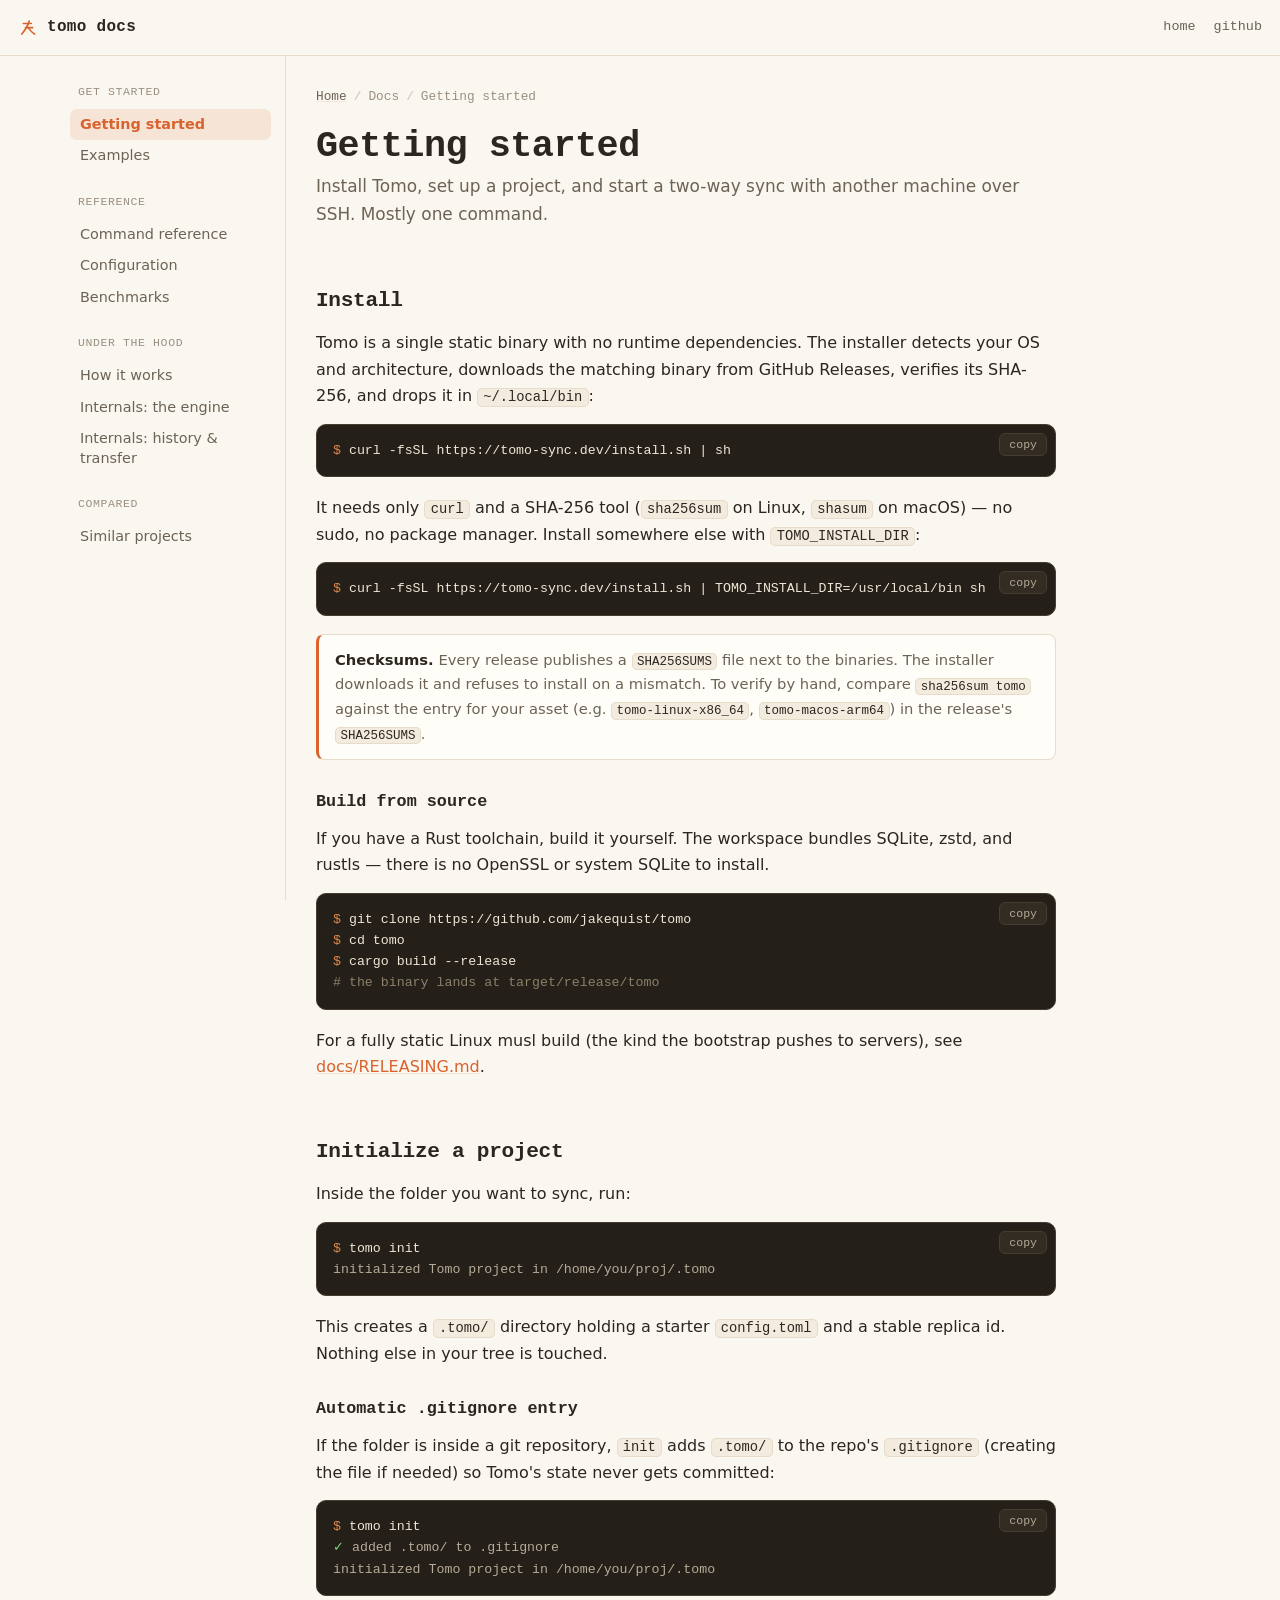
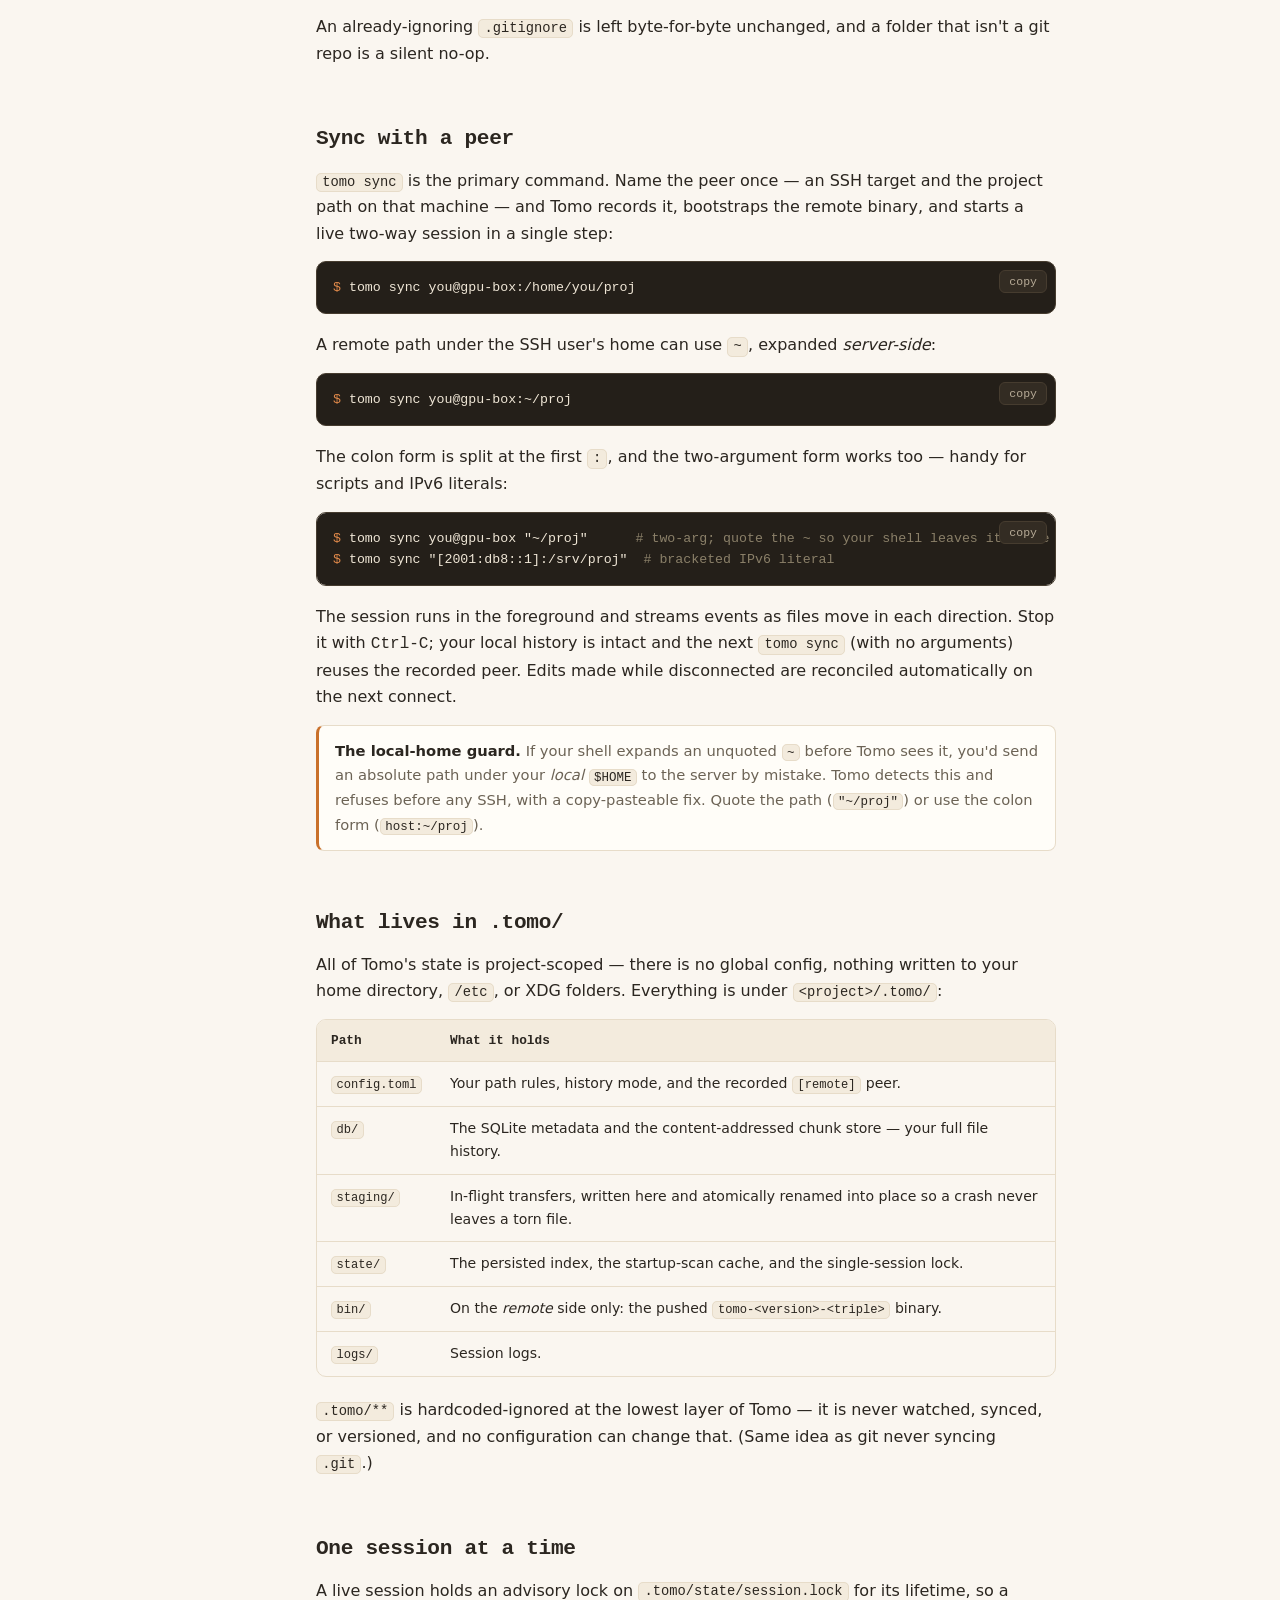
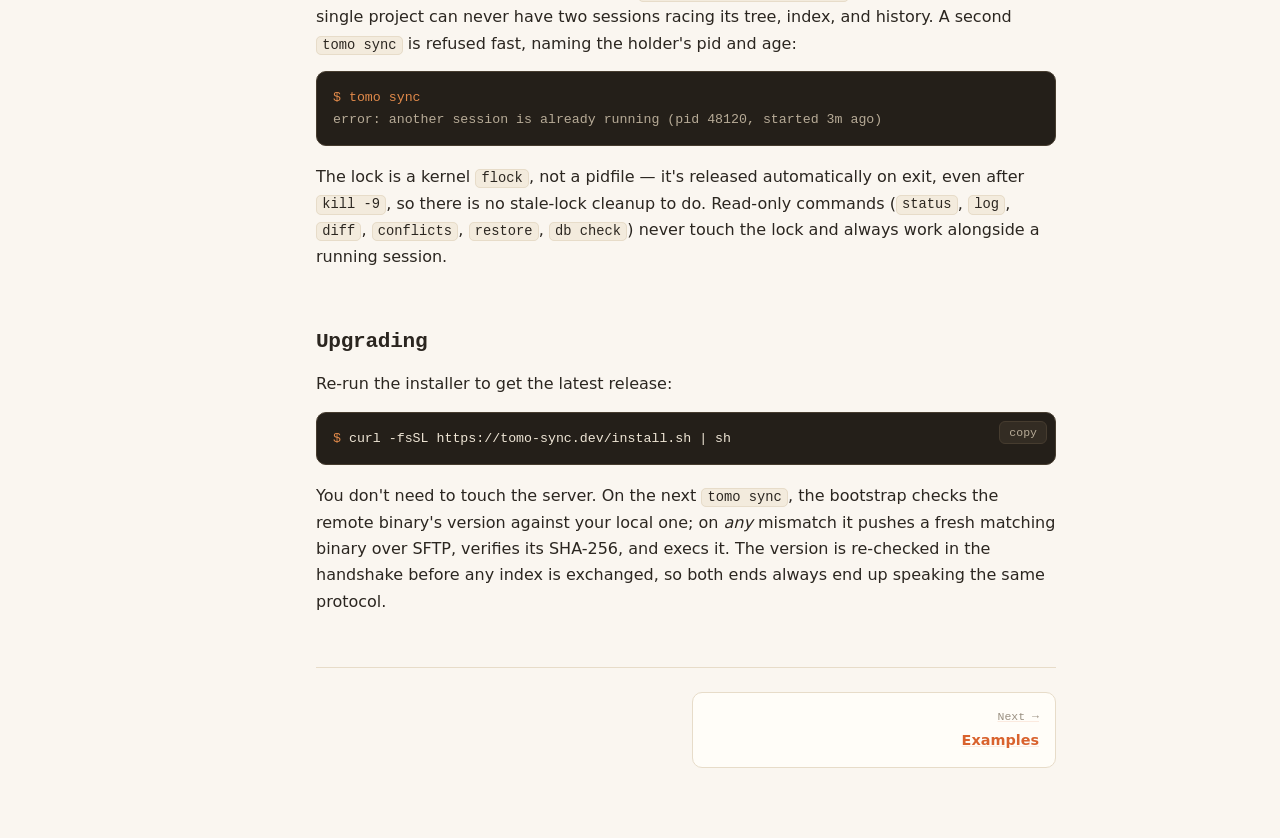
==== site/docs/index.html @ cf766037 "Redesign site and add ten-page dev docs Home: benefits-first restructure around the illustration (in" ====
<!doctype html>
<html lang="en">
<head>
<meta charset="utf-8">
<meta name="viewport" content="width=device-width, initial-scale=1">
<title>Getting started — Tomo docs</title>
<meta name="description" content="Install Tomo, initialize a project, and start a real-time two-way sync over SSH in one command.">
<link rel="icon" href="data:image/svg+xml,%3Csvg%20xmlns='http://www.w3.org/2000/svg'%20viewBox='0%200%2064%2064'%3E%3Crect%20width='64'%20height='64'%20rx='14'%20fill='%23faf6f0'/%3E%3Cg%20fill='none'%20stroke='%23d9622d'%20stroke-width='5'%20stroke-linecap='round'%20stroke-linejoin='round'%3E%3Cpath%20d='M17%2021H43'/%3E%3Cpath%20d='M36%2013Q30%2034%2012%2055'/%3E%3Cpath%20d='M24%2034H47'/%3E%3Cpath%20d='M32%2034Q42%2047%2053%2055'/%3E%3C/g%3E%3C/svg%3E">
<link rel="stylesheet" href="docs.css">
</head>
<body>

<div class="topbar">
  <div style="display:flex;align-items:center;gap:12px">
    <button class="menu-btn" aria-label="Toggle navigation">Menu</button>
    <a class="brand" href="../index.html">
      <svg class="mark" width="20" height="20" viewBox="0 0 64 64" role="img" aria-label="tomo mark" fill="none" stroke="currentColor" stroke-width="5" stroke-linecap="round" stroke-linejoin="round"><path d="M17 21H43"/><path d="M36 13Q30 34 12 55"/><path d="M24 34H47"/><path d="M32 34Q42 47 53 55"/></svg>
      <span>tomo docs</span>
    </a>
  </div>
  <div class="top-right">
    <a href="../index.html">home</a>
    <a href="https://github.com/jakequist/tomo">github</a>
  </div>
</div>
<div class="backdrop"></div>

<div class="layout">
  <aside class="sidebar">
    <div class="sb-group">Get started</div>
    <a href="index.html" class="active">Getting started</a>
    <a href="examples.html">Examples</a>
    <div class="sb-group">Reference</div>
    <a href="commands.html">Command reference</a>
    <a href="configuration.html">Configuration</a>
    <a href="benchmarks.html">Benchmarks</a>
    <div class="sb-group">Under the hood</div>
    <a href="how-it-works.html">How it works</a>
    <a href="internals-engine.html">Internals: the engine</a>
    <a href="internals-history.html">Internals: history &amp; transfer</a>
    <div class="sb-group">Compared</div>
    <a href="compared.html">Similar projects</a>
  </aside>

  <main class="content">
    <nav class="crumb"><a href="../index.html">Home</a><span class="sep">/</span>Docs<span class="sep">/</span>Getting started</nav>

    <h1>Getting started</h1>
    <p class="subtitle">Install Tomo, set up a project, and start a two-way sync with another machine over SSH. Mostly one command.</p>

    <h2 id="install">Install <a class="anchor" href="#install">#</a></h2>
    <p>Tomo is a single static binary with no runtime dependencies. The installer detects your OS and architecture, downloads the matching binary from GitHub Releases, verifies its SHA-256, and drops it in <code>~/.local/bin</code>:</p>
    <div class="code cmd"><button class="copy">copy</button><pre><span class="p">$ </span>curl -fsSL https://tomo-sync.dev/install.sh | sh</pre></div>
    <p>It needs only <code>curl</code> and a SHA-256 tool (<code>sha256sum</code> on Linux, <code>shasum</code> on macOS) — no sudo, no package manager. Install somewhere else with <code>TOMO_INSTALL_DIR</code>:</p>
    <div class="code cmd"><button class="copy">copy</button><pre><span class="p">$ </span>curl -fsSL https://tomo-sync.dev/install.sh | TOMO_INSTALL_DIR=/usr/local/bin sh</pre></div>

    <div class="note"><b>Checksums.</b> Every release publishes a <code>SHA256SUMS</code> file next to the binaries. The installer downloads it and refuses to install on a mismatch. To verify by hand, compare <code>sha256sum tomo</code> against the entry for your asset (e.g. <code>tomo-linux-x86_64</code>, <code>tomo-macos-arm64</code>) in the release's <code>SHA256SUMS</code>.</div>

    <h3 id="build-from-source">Build from source <a class="anchor" href="#build-from-source">#</a></h3>
    <p>If you have a Rust toolchain, build it yourself. The workspace bundles SQLite, zstd, and rustls — there is no OpenSSL or system SQLite to install.</p>
    <div class="code cmd"><button class="copy">copy</button><pre><span class="p">$ </span>git clone https://github.com/jakequist/tomo
<span class="p">$ </span>cd tomo
<span class="p">$ </span>cargo build --release
<span class="c"># the binary lands at target/release/tomo</span></pre></div>
    <p>For a fully static Linux musl build (the kind the bootstrap pushes to servers), see <a href="https://github.com/jakequist/tomo/blob/main/docs/RELEASING.md">docs/RELEASING.md</a>.</p>

    <h2 id="init">Initialize a project <a class="anchor" href="#init">#</a></h2>
    <p>Inside the folder you want to sync, run:</p>
    <div class="code cmd"><button class="copy">copy</button><pre><span class="p">$ </span>tomo init
<span class="o">initialized Tomo project in /home/you/proj/.tomo</span></pre></div>
    <p>This creates a <code>.tomo/</code> directory holding a starter <code>config.toml</code> and a stable replica id. Nothing else in your tree is touched.</p>

    <h3 id="gitignore">Automatic .gitignore entry <a class="anchor" href="#gitignore">#</a></h3>
    <p>If the folder is inside a git repository, <code>init</code> adds <code>.tomo/</code> to the repo's <code>.gitignore</code> (creating the file if needed) so Tomo's state never gets committed:</p>
    <div class="code cmd"><button class="copy">copy</button><pre><span class="p">$ </span>tomo init
<span class="ok">✓</span><span class="o"> added .tomo/ to .gitignore</span>
<span class="o">initialized Tomo project in /home/you/proj/.tomo</span></pre></div>
    <p>An already-ignoring <code>.gitignore</code> is left byte-for-byte unchanged, and a folder that isn't a git repo is a silent no-op.</p>

    <h2 id="sync">Sync with a peer <a class="anchor" href="#sync">#</a></h2>
    <p><code>tomo sync</code> is the primary command. Name the peer once — an SSH target and the project path on that machine — and Tomo records it, bootstraps the remote binary, and starts a live two-way session in a single step:</p>
    <div class="code cmd"><button class="copy">copy</button><pre><span class="p">$ </span>tomo sync you@gpu-box:/home/you/proj</pre></div>
    <p>A remote path under the SSH user's home can use <code>~</code>, expanded <em>server-side</em>:</p>
    <div class="code cmd"><button class="copy">copy</button><pre><span class="p">$ </span>tomo sync you@gpu-box:~/proj</pre></div>
    <p>The colon form is split at the first <code>:</code>, and the two-argument form works too — handy for scripts and IPv6 literals:</p>
    <div class="code cmd"><button class="copy">copy</button><pre><span class="p">$ </span>tomo sync you@gpu-box "~/proj"      <span class="c"># two-arg; quote the ~ so your shell leaves it alone</span>
<span class="p">$ </span>tomo sync "[2001:db8::1]:/srv/proj"  <span class="c"># bracketed IPv6 literal</span></pre></div>
    <p>The session runs in the foreground and streams events as files move in each direction. Stop it with <kbd>Ctrl-C</kbd>; your local history is intact and the next <code>tomo sync</code> (with no arguments) reuses the recorded peer. Edits made while disconnected are reconciled automatically on the next connect.</p>

    <div class="warn"><b>The local-home guard.</b> If your shell expands an unquoted <code>~</code> before Tomo sees it, you'd send an absolute path under your <em>local</em> <code>$HOME</code> to the server by mistake. Tomo detects this and refuses before any SSH, with a copy-pasteable fix. Quote the path (<code>"~/proj"</code>) or use the colon form (<code>host:~/proj</code>).</div>

    <h2 id="tomo-dir">What lives in <code>.tomo/</code> <a class="anchor" href="#tomo-dir">#</a></h2>
    <p>All of Tomo's state is project-scoped — there is no global config, nothing written to your home directory, <code>/etc</code>, or XDG folders. Everything is under <code>&lt;project&gt;/.tomo/</code>:</p>
    <div class="table-wrap"><table>
      <thead><tr><th>Path</th><th>What it holds</th></tr></thead>
      <tbody>
        <tr><td><code>config.toml</code></td><td>Your path rules, history mode, and the recorded <code>[remote]</code> peer.</td></tr>
        <tr><td><code>db/</code></td><td>The SQLite metadata and the content-addressed chunk store — your full file history.</td></tr>
        <tr><td><code>staging/</code></td><td>In-flight transfers, written here and atomically renamed into place so a crash never leaves a torn file.</td></tr>
        <tr><td><code>state/</code></td><td>The persisted index, the startup-scan cache, and the single-session lock.</td></tr>
        <tr><td><code>bin/</code></td><td>On the <em>remote</em> side only: the pushed <code>tomo-&lt;version&gt;-&lt;triple&gt;</code> binary.</td></tr>
        <tr><td><code>logs/</code></td><td>Session logs.</td></tr>
      </tbody>
    </table></div>
    <p><code>.tomo/**</code> is hardcoded-ignored at the lowest layer of Tomo — it is never watched, synced, or versioned, and no configuration can change that. (Same idea as git never syncing <code>.git</code>.)</p>

    <h2 id="one-session">One session at a time <a class="anchor" href="#one-session">#</a></h2>
    <p>A live session holds an advisory lock on <code>.tomo/state/session.lock</code> for its lifetime, so a single project can never have two sessions racing its tree, index, and history. A second <code>tomo sync</code> is refused fast, naming the holder's pid and age:</p>
    <div class="code"><pre><span class="p">$ </span><span class="hl">tomo sync</span>
<span class="o">error: another session is already running (pid 48120, started 3m ago)</span></pre></div>
    <p>The lock is a kernel <code>flock</code>, not a pidfile — it's released automatically on exit, even after <code>kill -9</code>, so there is no stale-lock cleanup to do. Read-only commands (<code>status</code>, <code>log</code>, <code>diff</code>, <code>conflicts</code>, <code>restore</code>, <code>db check</code>) never touch the lock and always work alongside a running session.</p>

    <h2 id="upgrading">Upgrading <a class="anchor" href="#upgrading">#</a></h2>
    <p>Re-run the installer to get the latest release:</p>
    <div class="code cmd"><button class="copy">copy</button><pre><span class="p">$ </span>curl -fsSL https://tomo-sync.dev/install.sh | sh</pre></div>
    <p>You don't need to touch the server. On the next <code>tomo sync</code>, the bootstrap checks the remote binary's version against your local one; on <em>any</em> mismatch it pushes a fresh matching binary over SFTP, verifies its SHA-256, and execs it. The version is re-checked in the handshake before any index is exchanged, so both ends always end up speaking the same protocol.</p>

    <div class="pagenav">
      <a class="spacer"></a>
      <a class="next" href="examples.html"><span class="dir">Next →</span><span class="ttl">Examples</span></a>
    </div>
  </main>
</div>

<script src="docs.js"></script>
</body>
</html>
---- site/docs/docs.css ----
/* Tomo docs — shared styles. Warm light illustrated identity, matching the
   home page palette. Self-contained: no external fonts, no CDNs. */
:root{
  --bg:#faf6f0;
  --bg-soft:#f3ebdd;
  --panel:#fffdf8;
  --line:#e7dcc9;
  --fg:#2b2620;
  --fg-dim:#6c6355;
  --fg-faint:#9a9082;
  --accent:#d9622d;
  --accent-2:#e0894a;
  --accent-soft:rgba(217,98,45,.12);
  --blue:#3b6fd1;
  --green:#4f8a3d;
  --term-bg:#241f19;
  --term-bar:#332c23;
  --term-line:#463c2f;
  --term-fg:#efe6d6;
  --term-dim:#b7ab97;
  --term-faint:#8b8069;
  --mono:ui-monospace,"SF Mono","JetBrains Mono","Cascadia Code",Menlo,Consolas,"Liberation Mono",monospace;
  --sans:system-ui,-apple-system,"Segoe UI",Roboto,Helvetica,Arial,sans-serif;
  --sidebar-w:236px;
}
@media (prefers-color-scheme: dark){
  :root{
    --bg:#17140f;--bg-soft:#1f1a13;--panel:#211c15;--line:#352c20;
    --fg:#efe7d8;--fg-dim:#b3a894;--fg-faint:#847a68;
    --accent:#f0894f;--accent-2:#e8a061;--accent-soft:rgba(240,137,79,.16);
    --blue:#7aa2f7;--green:#8ac06f;
    --term-bg:#100d09;--term-bar:#1c1811;--term-line:#2e2619;
    --term-fg:#efe6d6;--term-dim:#b7ab97;--term-faint:#7d735f;
  }
}
*{box-sizing:border-box}
html{scroll-behavior:smooth}
body{
  margin:0;background:var(--bg);color:var(--fg);
  font-family:var(--sans);line-height:1.65;
  -webkit-font-smoothing:antialiased;
}
a{color:var(--accent);text-decoration:none}
a:hover{text-decoration:underline}
code,kbd,pre{font-family:var(--mono)}

.mark{display:inline-block;vertical-align:middle;color:var(--accent);flex:0 0 auto}

/* top bar */
.topbar{position:sticky;top:0;z-index:30;height:56px;display:flex;align-items:center;
  justify-content:space-between;padding:0 18px;border-bottom:1px solid var(--line);
  background:color-mix(in srgb,var(--bg) 92%,transparent);backdrop-filter:blur(8px)}
.topbar .brand{display:flex;align-items:center;gap:9px;font-family:var(--mono);
  font-weight:600;letter-spacing:.3px;color:var(--fg)}
.topbar .brand:hover{text-decoration:none}
.topbar .top-right{display:flex;align-items:center;gap:18px;font-family:var(--mono);font-size:.84rem}
.topbar .top-right a{color:var(--fg-dim)}
.topbar .top-right a:hover{color:var(--accent);text-decoration:none}
.menu-btn{display:none;border:1px solid var(--line);background:var(--panel);color:var(--fg-dim);
  font-family:var(--mono);font-size:.8rem;border-radius:7px;padding:6px 11px;cursor:pointer}

/* layout */
.layout{display:flex;max-width:1180px;margin:0 auto;align-items:flex-start}
.sidebar{width:var(--sidebar-w);flex:0 0 var(--sidebar-w);position:sticky;top:56px;
  align-self:flex-start;height:calc(100vh - 56px);overflow-y:auto;
  padding:26px 14px 40px 20px;border-right:1px solid var(--line)}
.sidebar .sb-group{font-family:var(--mono);font-size:.72rem;text-transform:uppercase;
  letter-spacing:.6px;color:var(--fg-faint);margin:20px 0 8px 8px}
.sidebar .sb-group:first-child{margin-top:0}
.sidebar a{display:block;font-size:.9rem;color:var(--fg-dim);padding:6px 10px;
  border-radius:7px;line-height:1.35}
.sidebar a:hover{background:var(--accent-soft);color:var(--accent);text-decoration:none}
.sidebar a.active{background:var(--accent-soft);color:var(--accent);font-weight:600}

.content{flex:1 1 auto;min-width:0;padding:30px 30px 70px;max-width:800px}

/* breadcrumb */
.crumb{font-family:var(--mono);font-size:.8rem;color:var(--fg-faint);margin:0 0 18px}
.crumb a{color:var(--fg-dim)}
.crumb .sep{opacity:.5;margin:0 7px}

/* typography */
.content h1{font-family:var(--mono);font-size:clamp(1.8rem,4vw,2.3rem);letter-spacing:-.5px;
  margin:0 0 6px;line-height:1.15}
.content .subtitle{color:var(--fg-dim);font-size:1.06rem;margin:0 0 30px}
.content h2{font-family:var(--mono);font-size:1.32rem;letter-spacing:-.3px;margin:44px 0 12px;
  padding-top:10px;scroll-margin-top:70px}
.content h3{font-family:var(--mono);font-size:1.05rem;margin:28px 0 10px;scroll-margin-top:70px}
.content h2 a.anchor,.content h3 a.anchor{color:var(--fg-faint);opacity:0;margin-left:8px;
  font-weight:400;font-size:.8em}
.content h2:hover a.anchor,.content h3:hover a.anchor{opacity:1}
.content p{margin:0 0 14px}
.content ul,.content ol{margin:0 0 16px;padding-left:22px}
.content li{margin:6px 0}
.content strong{color:var(--fg)}
.content a{text-decoration:underline;text-decoration-color:var(--accent-soft)}
.content a:hover{text-decoration-color:var(--accent)}

/* inline code */
.content p code,.content li code,.content td code,.content h3 code{
  background:var(--bg-soft);border:1px solid var(--line);border-radius:5px;
  padding:.08em .38em;font-size:.86em;color:var(--fg);word-break:break-word}

/* code blocks */
.code{position:relative;margin:0 0 18px}
.code pre{background:var(--term-bg);color:var(--term-fg);border:1px solid var(--term-line);
  border-radius:10px;padding:15px 16px;overflow-x:auto;font-size:.83rem;line-height:1.6;margin:0}
.code.cmd pre{padding-right:66px}
.code pre .p{color:var(--accent-2);user-select:none}
.code pre .c{color:var(--term-faint)}
.code pre .o{color:var(--term-dim)}
.code pre .ok{color:#7fd07a}
.code pre .err{color:#e8795f}
.code pre .info{color:#7aa2f7}
.code pre .hl{color:var(--accent-2)}
.copy{position:absolute;top:9px;right:9px;border:1px solid var(--term-line);
  background:var(--term-bar);color:var(--term-dim);font-family:var(--mono);font-size:.72rem;
  border-radius:6px;padding:4px 9px;cursor:pointer;transition:color .15s,border-color .15s}
.copy:hover{color:var(--accent-2);border-color:var(--accent-2)}
.copy.done{color:#7fd07a;border-color:#7fd07a}

/* callouts */
.note,.warn,.tip{border:1px solid var(--line);border-left:3px solid var(--accent);
  border-radius:8px;padding:13px 16px;margin:0 0 18px;background:var(--panel);font-size:.92rem;color:var(--fg-dim)}
.note b,.warn b,.tip b{color:var(--fg)}
.warn{border-left-color:#c9702a}
.tip{border-left-color:var(--green)}
.note code,.warn code,.tip code{background:var(--bg-soft);border:1px solid var(--line);
  border-radius:5px;padding:.05em .35em;font-size:.85em;color:var(--fg)}

/* tables */
.table-wrap{overflow-x:auto;margin:0 0 20px;border:1px solid var(--line);border-radius:10px}
table{border-collapse:collapse;width:100%;font-size:.88rem;min-width:520px}
th,td{text-align:left;padding:10px 14px;border-bottom:1px solid var(--line);vertical-align:top}
th{background:var(--bg-soft);font-family:var(--mono);font-size:.8rem;color:var(--fg);font-weight:600}
tr:last-child td{border-bottom:0}
td code{background:var(--bg-soft);border:1px solid var(--line);border-radius:5px;
  padding:.05em .35em;font-size:.85em;white-space:nowrap}

/* diagrams */
.diagram{background:var(--bg-soft);border:1px solid var(--line);border-radius:12px;
  padding:18px;margin:0 0 10px;overflow-x:auto}
.diagram svg{display:block;height:auto;width:100%;min-width:520px;max-width:760px;margin:0 auto}
.figcaption{text-align:center;color:var(--fg-faint);font-size:.85rem;margin:0 0 24px;font-family:var(--mono)}
/* theme-aware diagram primitives */
.diagram .node{fill:var(--panel);stroke:var(--accent);stroke-width:1.5}
.diagram .node2{fill:var(--panel);stroke:var(--fg-faint);stroke-width:1.5}
.diagram .store{fill:var(--accent-soft);stroke:var(--accent);stroke-width:1.5}
.diagram .machine{fill:none;stroke:var(--line);stroke-width:1.5;stroke-dasharray:5 4}
.diagram .lbl{fill:var(--fg);font-family:var(--mono);font-size:15px}
.diagram .lbl-sm{fill:var(--fg-dim);font-family:var(--mono);font-size:12px}
.diagram .lbl-accent{fill:var(--accent);font-family:var(--mono);font-size:13px}
.diagram .flow{stroke:var(--accent);stroke-width:2.5;fill:none}
.diagram .flow2{stroke:var(--blue);stroke-width:2.5;fill:none;stroke-dasharray:6 5}
.diagram .dim{stroke:var(--fg-faint);stroke-width:1.5;fill:none}
.diagram .fill-accent{fill:var(--accent)}
.diagram .fill-blue{fill:var(--blue)}
.diagram .fill-dim{fill:var(--fg-faint)}

/* command reference blocks */
.cmd-ref{border:1px solid var(--line);border-radius:12px;padding:4px 20px 20px;margin:0 0 26px;background:var(--panel)}
.cmd-ref h3{font-family:var(--mono);margin-top:20px}
.synopsis{font-family:var(--mono);font-size:.85rem;color:var(--fg-dim);background:var(--bg-soft);
  border:1px solid var(--line);border-radius:8px;padding:10px 13px;margin:0 0 14px;overflow-x:auto;white-space:nowrap}
.flags dt{font-family:var(--mono);color:var(--accent);font-size:.85rem;margin-top:10px}
.flags dd{margin:2px 0 0;color:var(--fg-dim);font-size:.9rem}

/* prev/next footer */
.pagenav{display:flex;justify-content:space-between;gap:14px;margin-top:52px;
  padding-top:24px;border-top:1px solid var(--line)}
.pagenav a{flex:1 1 0;border:1px solid var(--line);border-radius:10px;padding:14px 16px;
  background:var(--panel);color:var(--fg-dim);font-size:.9rem;transition:border-color .15s}
.pagenav a:hover{border-color:var(--accent);text-decoration:none}
.pagenav a.next{text-align:right}
.pagenav .dir{font-family:var(--mono);font-size:.72rem;color:var(--fg-faint);display:block;margin-bottom:3px}
.pagenav .ttl{color:var(--accent);font-weight:600}
.pagenav a.spacer{visibility:hidden;border:0;background:none}

/* backdrop for mobile sidebar */
.backdrop{display:none;position:fixed;inset:56px 0 0;background:rgba(20,15,8,.4);z-index:25}

@media(max-width:860px){
  .menu-btn{display:inline-block}
  .sidebar{position:fixed;top:56px;left:0;bottom:0;height:auto;width:280px;max-width:82vw;
    background:var(--bg);z-index:28;transform:translateX(-100%);transition:transform .22s ease;
    box-shadow:0 0 40px rgba(20,15,8,.18)}
  body.nav-open .sidebar{transform:translateX(0)}
  body.nav-open .backdrop{display:block}
  .content{padding:24px 18px 60px;max-width:none}
}
@media (prefers-reduced-motion: reduce){
  html{scroll-behavior:auto}
  .sidebar{transition:none}
}
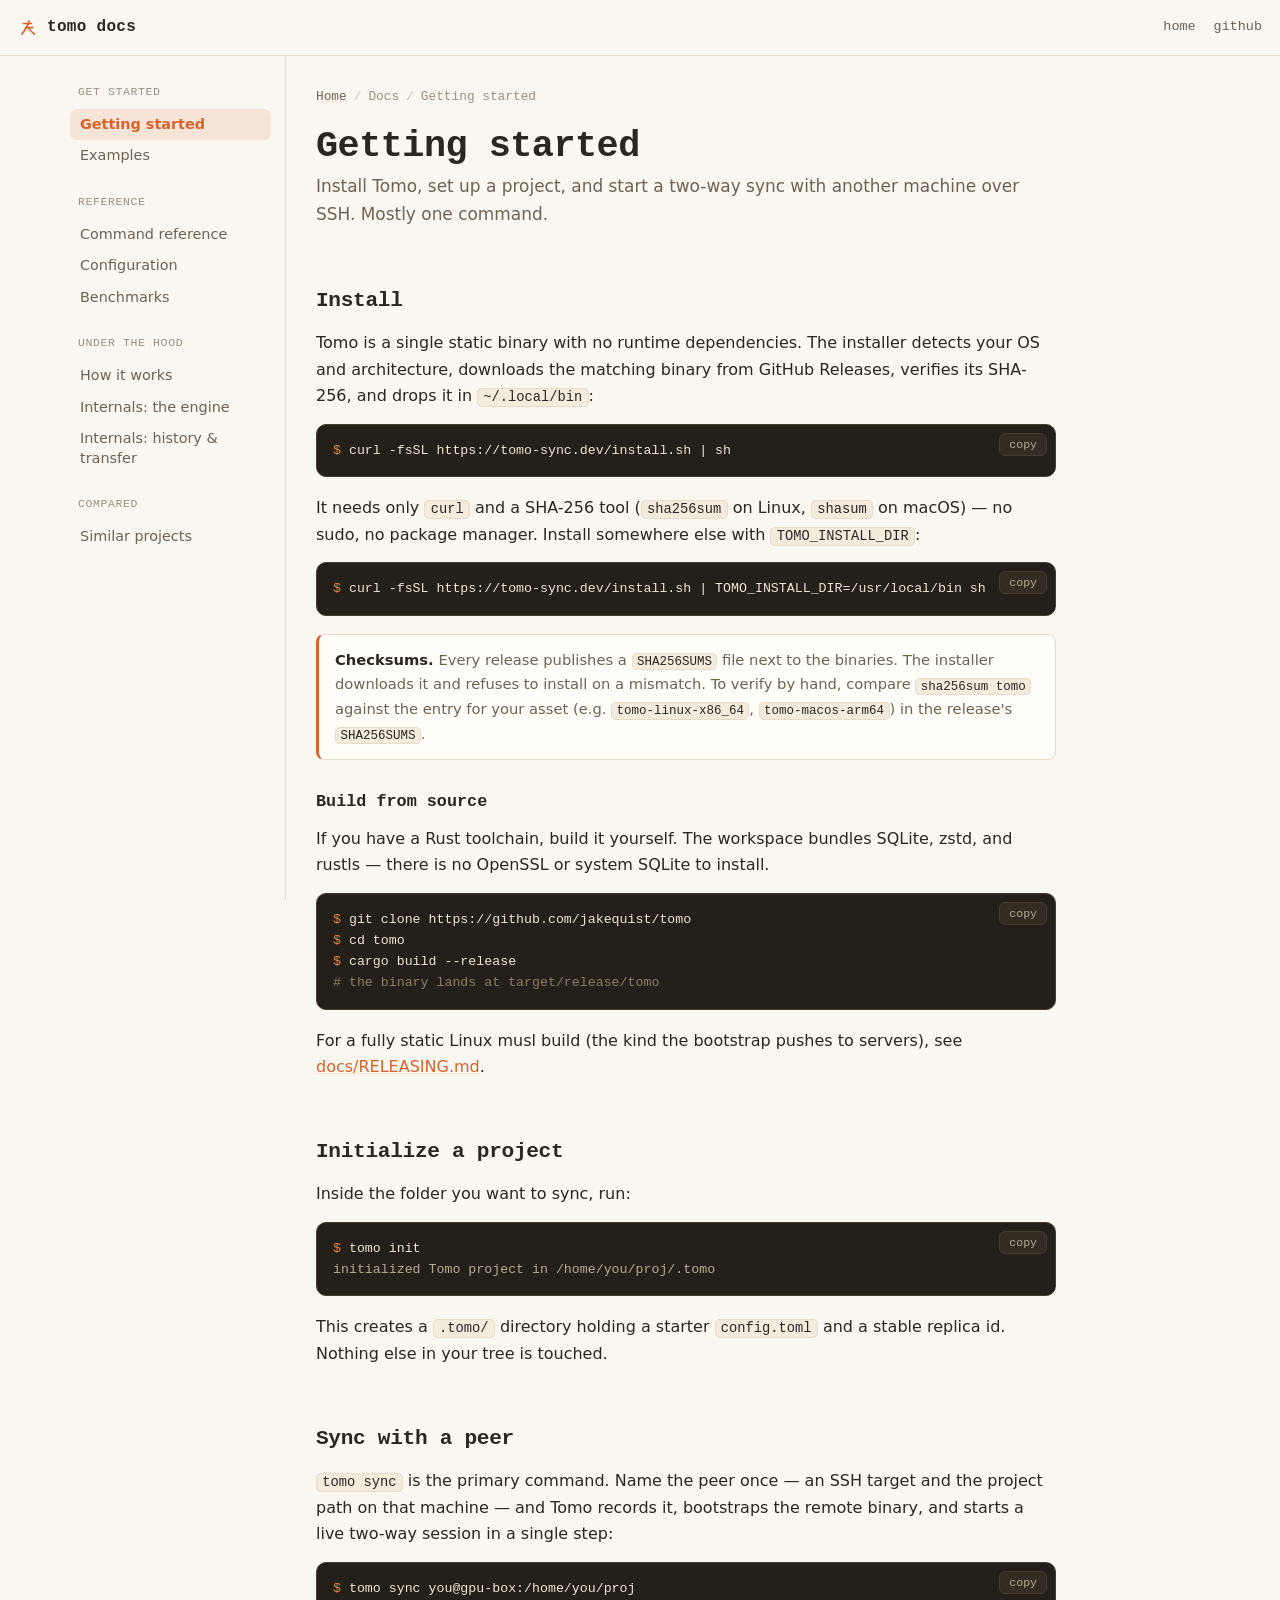
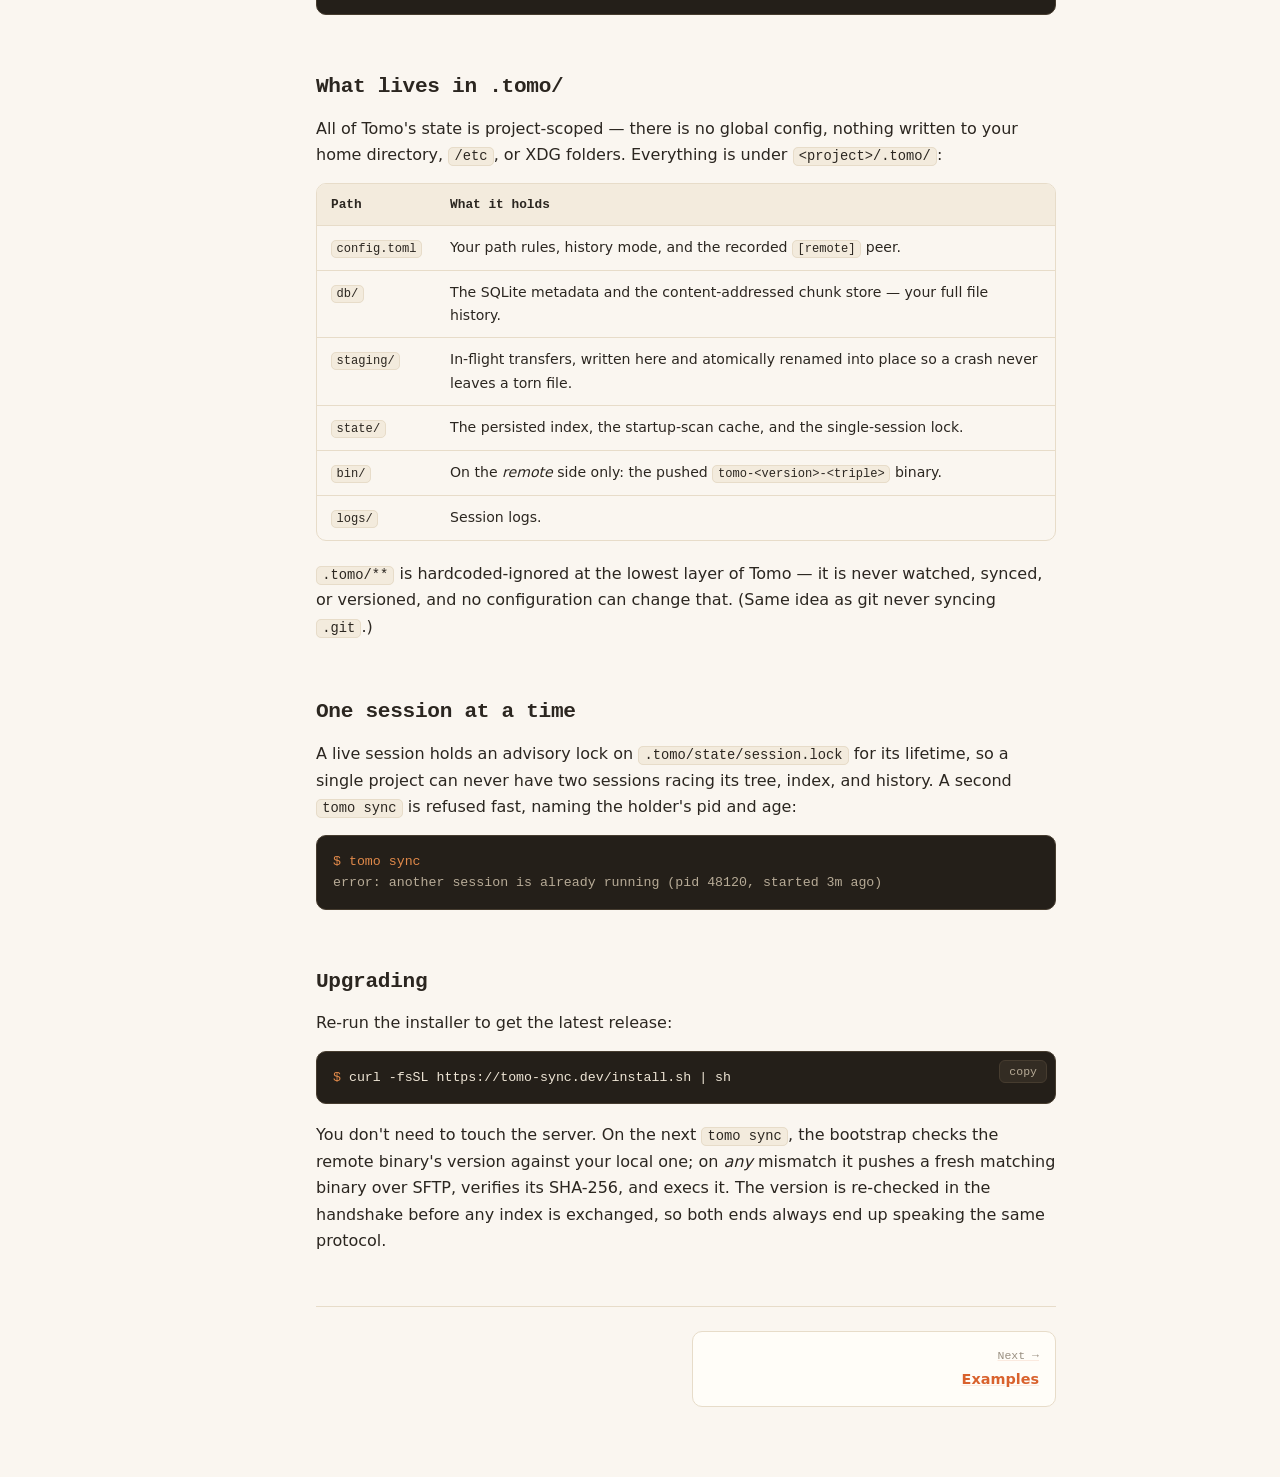
==== commit 30c5fa88: "docs update" ====
--- a/site/docs/index.html
+++ b/site/docs/index.html
@@ -70,24 +70,9 @@
 <span class="o">initialized Tomo project in /home/you/proj/.tomo</span></pre></div>
     <p>This creates a <code>.tomo/</code> directory holding a starter <code>config.toml</code> and a stable replica id. Nothing else in your tree is touched.</p>
 
-    <h3 id="gitignore">Automatic .gitignore entry <a class="anchor" href="#gitignore">#</a></h3>
-    <p>If the folder is inside a git repository, <code>init</code> adds <code>.tomo/</code> to the repo's <code>.gitignore</code> (creating the file if needed) so Tomo's state never gets committed:</p>
-    <div class="code cmd"><button class="copy">copy</button><pre><span class="p">$ </span>tomo init
-<span class="ok">✓</span><span class="o"> added .tomo/ to .gitignore</span>
-<span class="o">initialized Tomo project in /home/you/proj/.tomo</span></pre></div>
-    <p>An already-ignoring <code>.gitignore</code> is left byte-for-byte unchanged, and a folder that isn't a git repo is a silent no-op.</p>
-
     <h2 id="sync">Sync with a peer <a class="anchor" href="#sync">#</a></h2>
     <p><code>tomo sync</code> is the primary command. Name the peer once — an SSH target and the project path on that machine — and Tomo records it, bootstraps the remote binary, and starts a live two-way session in a single step:</p>
     <div class="code cmd"><button class="copy">copy</button><pre><span class="p">$ </span>tomo sync you@gpu-box:/home/you/proj</pre></div>
-    <p>A remote path under the SSH user's home can use <code>~</code>, expanded <em>server-side</em>:</p>
-    <div class="code cmd"><button class="copy">copy</button><pre><span class="p">$ </span>tomo sync you@gpu-box:~/proj</pre></div>
-    <p>The colon form is split at the first <code>:</code>, and the two-argument form works too — handy for scripts and IPv6 literals:</p>
-    <div class="code cmd"><button class="copy">copy</button><pre><span class="p">$ </span>tomo sync you@gpu-box "~/proj"      <span class="c"># two-arg; quote the ~ so your shell leaves it alone</span>
-<span class="p">$ </span>tomo sync "[2001:db8::1]:/srv/proj"  <span class="c"># bracketed IPv6 literal</span></pre></div>
-    <p>The session runs in the foreground and streams events as files move in each direction. Stop it with <kbd>Ctrl-C</kbd>; your local history is intact and the next <code>tomo sync</code> (with no arguments) reuses the recorded peer. Edits made while disconnected are reconciled automatically on the next connect.</p>
-
-    <div class="warn"><b>The local-home guard.</b> If your shell expands an unquoted <code>~</code> before Tomo sees it, you'd send an absolute path under your <em>local</em> <code>$HOME</code> to the server by mistake. Tomo detects this and refuses before any SSH, with a copy-pasteable fix. Quote the path (<code>"~/proj"</code>) or use the colon form (<code>host:~/proj</code>).</div>
 
     <h2 id="tomo-dir">What lives in <code>.tomo/</code> <a class="anchor" href="#tomo-dir">#</a></h2>
     <p>All of Tomo's state is project-scoped — there is no global config, nothing written to your home directory, <code>/etc</code>, or XDG folders. Everything is under <code>&lt;project&gt;/.tomo/</code>:</p>
@@ -108,7 +93,6 @@
     <p>A live session holds an advisory lock on <code>.tomo/state/session.lock</code> for its lifetime, so a single project can never have two sessions racing its tree, index, and history. A second <code>tomo sync</code> is refused fast, naming the holder's pid and age:</p>
     <div class="code"><pre><span class="p">$ </span><span class="hl">tomo sync</span>
 <span class="o">error: another session is already running (pid 48120, started 3m ago)</span></pre></div>
-    <p>The lock is a kernel <code>flock</code>, not a pidfile — it's released automatically on exit, even after <code>kill -9</code>, so there is no stale-lock cleanup to do. Read-only commands (<code>status</code>, <code>log</code>, <code>diff</code>, <code>conflicts</code>, <code>restore</code>, <code>db check</code>) never touch the lock and always work alongside a running session.</p>
 
     <h2 id="upgrading">Upgrading <a class="anchor" href="#upgrading">#</a></h2>
     <p>Re-run the installer to get the latest release:</p>
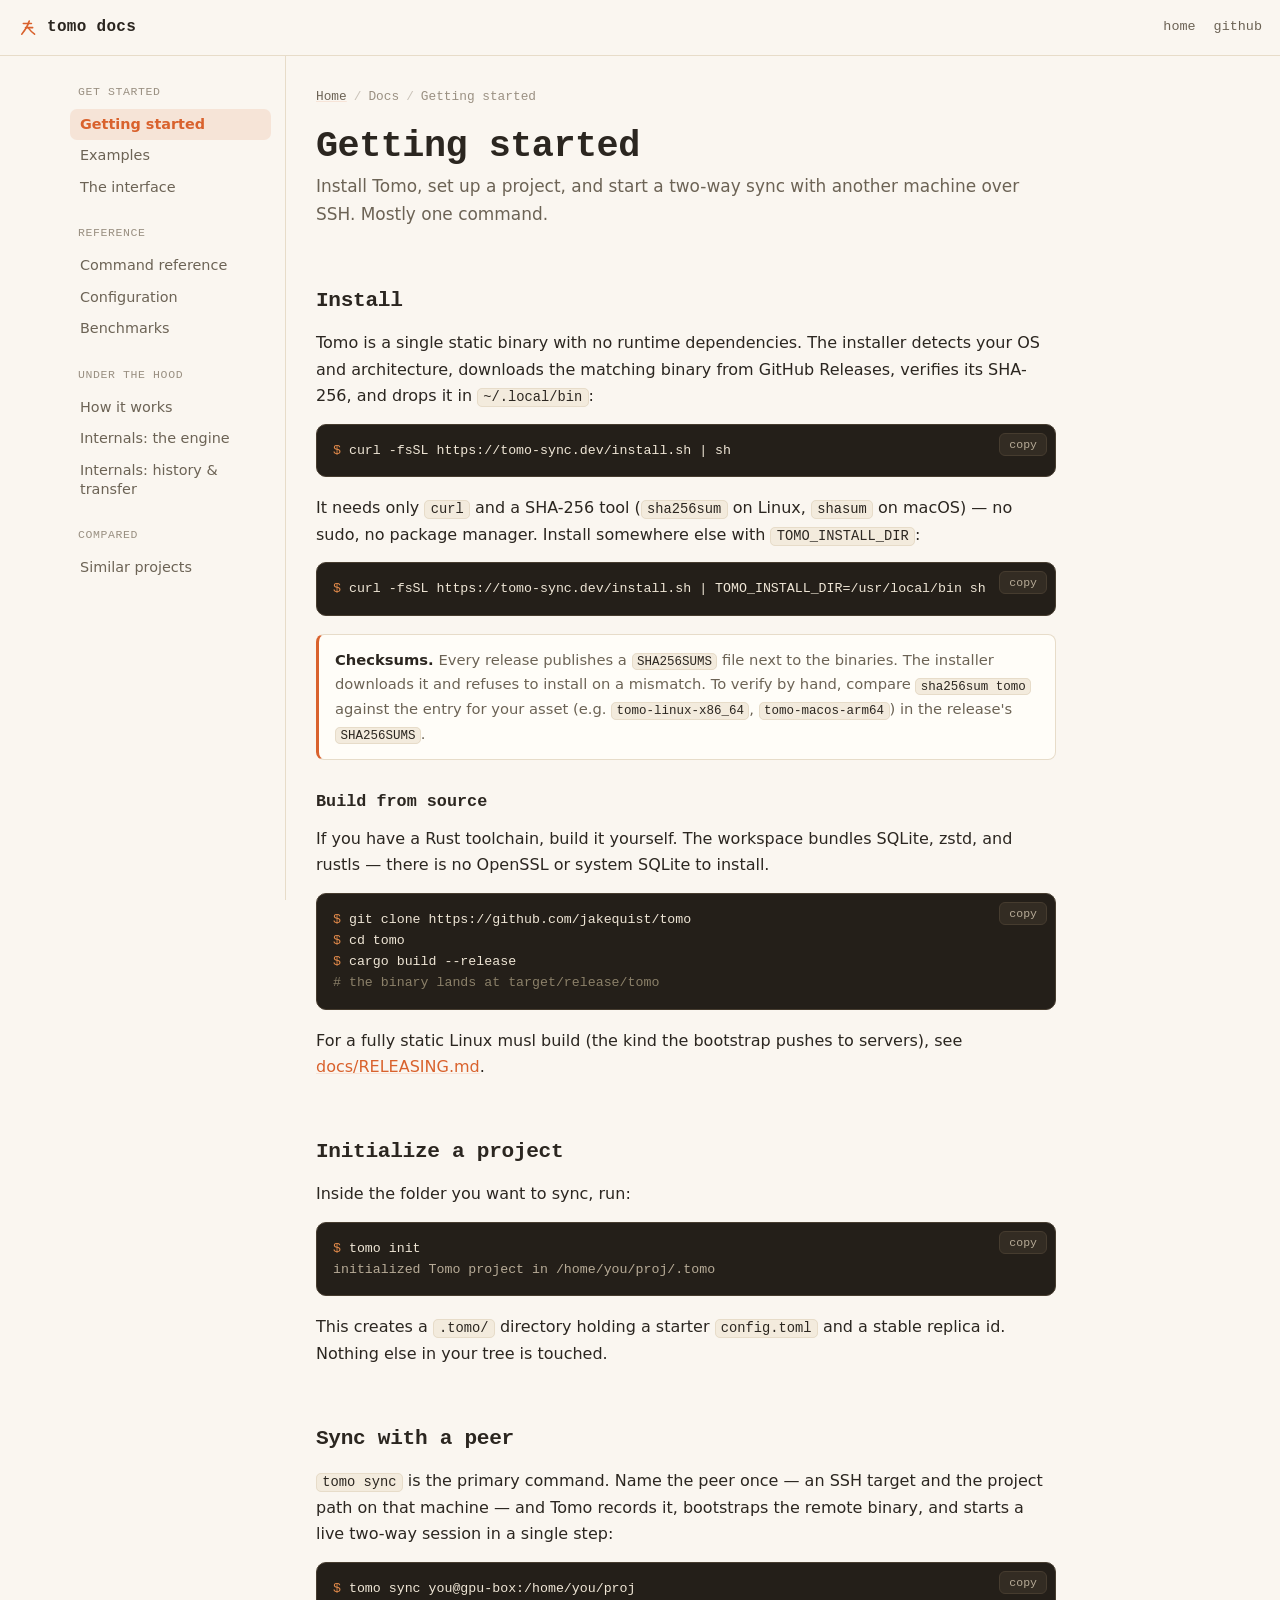
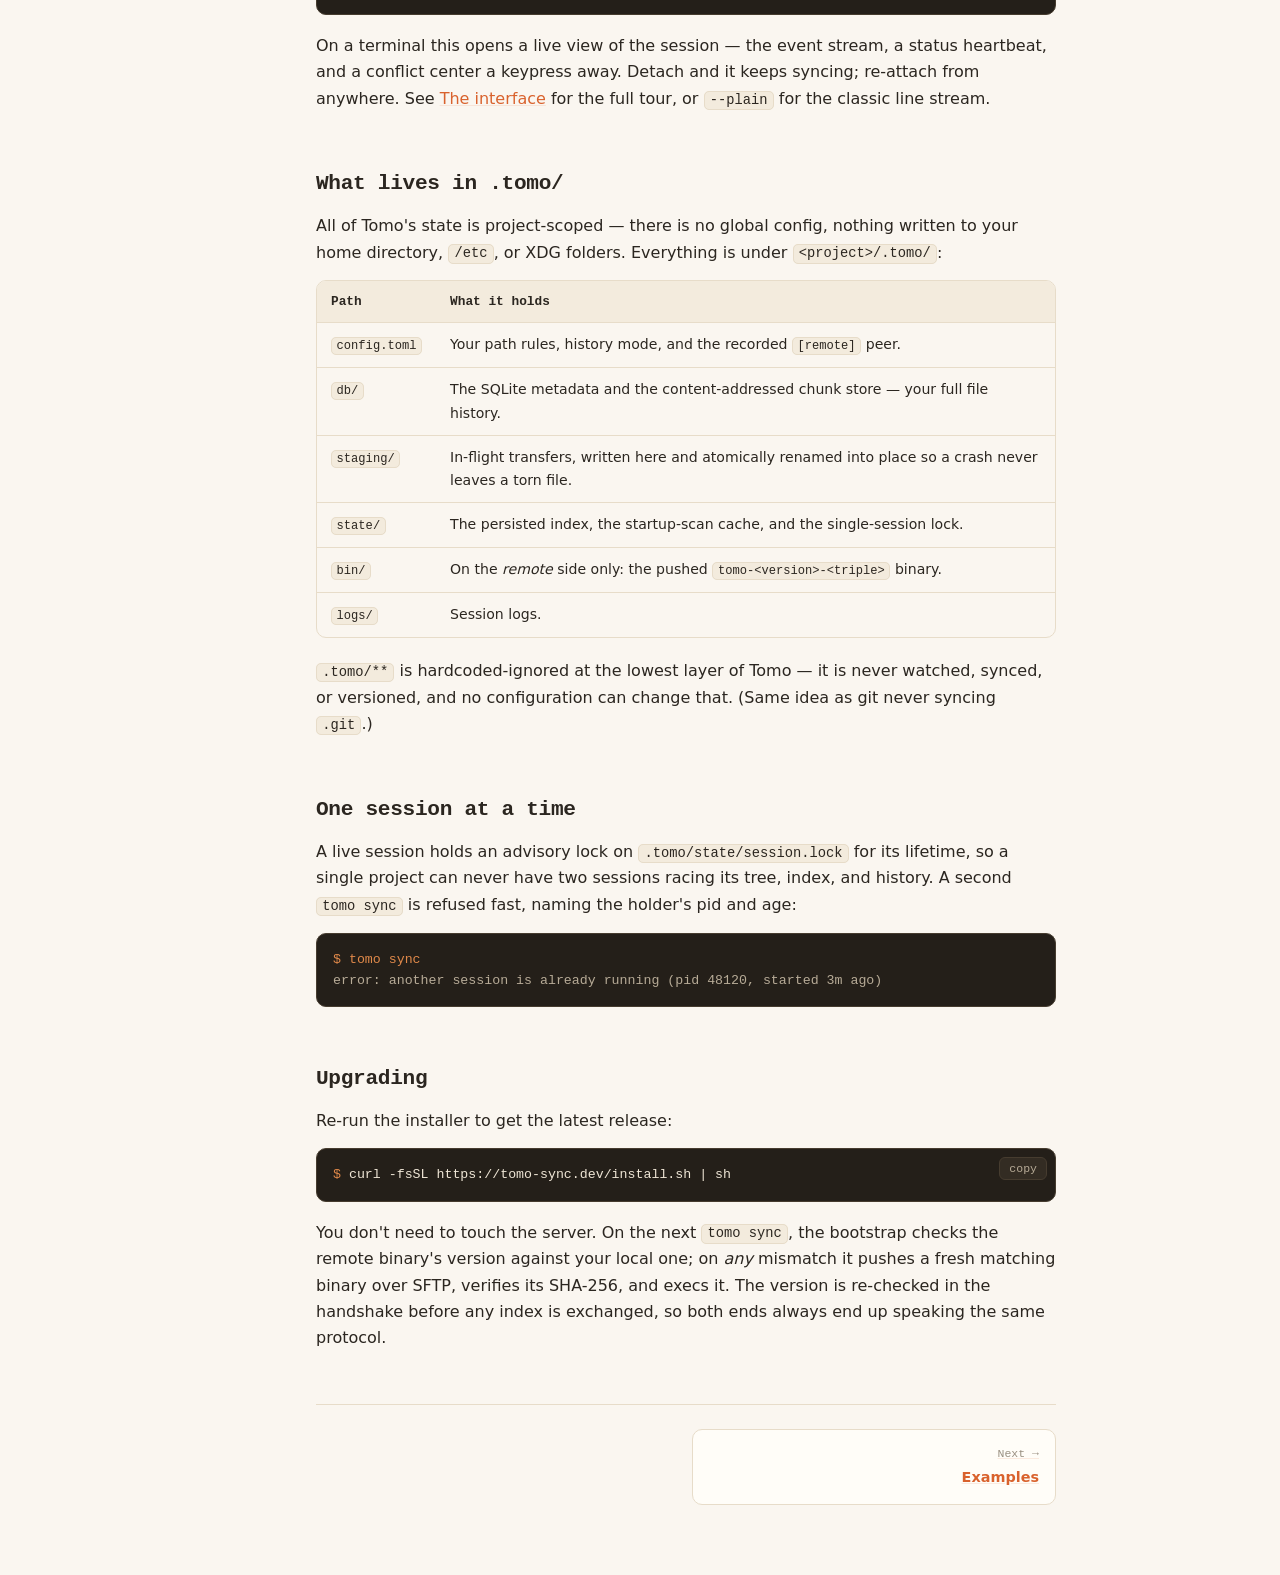
==== commit d9e73f62: "Site refresh for v0.2.0: TUI showcase, interface docs page, lifecycle workflows Homepage gains a pur" ====
--- a/site/docs/index.html
+++ b/site/docs/index.html
@@ -30,6 +30,7 @@
     <div class="sb-group">Get started</div>
     <a href="index.html" class="active">Getting started</a>
     <a href="examples.html">Examples</a>
+    <a href="interface.html">The interface</a>
     <div class="sb-group">Reference</div>
     <a href="commands.html">Command reference</a>
     <a href="configuration.html">Configuration</a>
@@ -73,6 +74,7 @@
     <h2 id="sync">Sync with a peer <a class="anchor" href="#sync">#</a></h2>
     <p><code>tomo sync</code> is the primary command. Name the peer once — an SSH target and the project path on that machine — and Tomo records it, bootstraps the remote binary, and starts a live two-way session in a single step:</p>
     <div class="code cmd"><button class="copy">copy</button><pre><span class="p">$ </span>tomo sync you@gpu-box:/home/you/proj</pre></div>
+    <p>On a terminal this opens a live view of the session — the event stream, a status heartbeat, and a conflict center a keypress away. Detach and it keeps syncing; re-attach from anywhere. See <a href="interface.html">The interface</a> for the full tour, or <code>--plain</code> for the classic line stream.</p>
 
     <h2 id="tomo-dir">What lives in <code>.tomo/</code> <a class="anchor" href="#tomo-dir">#</a></h2>
     <p>All of Tomo's state is project-scoped — there is no global config, nothing written to your home directory, <code>/etc</code>, or XDG folders. Everything is under <code>&lt;project&gt;/.tomo/</code>:</p>
